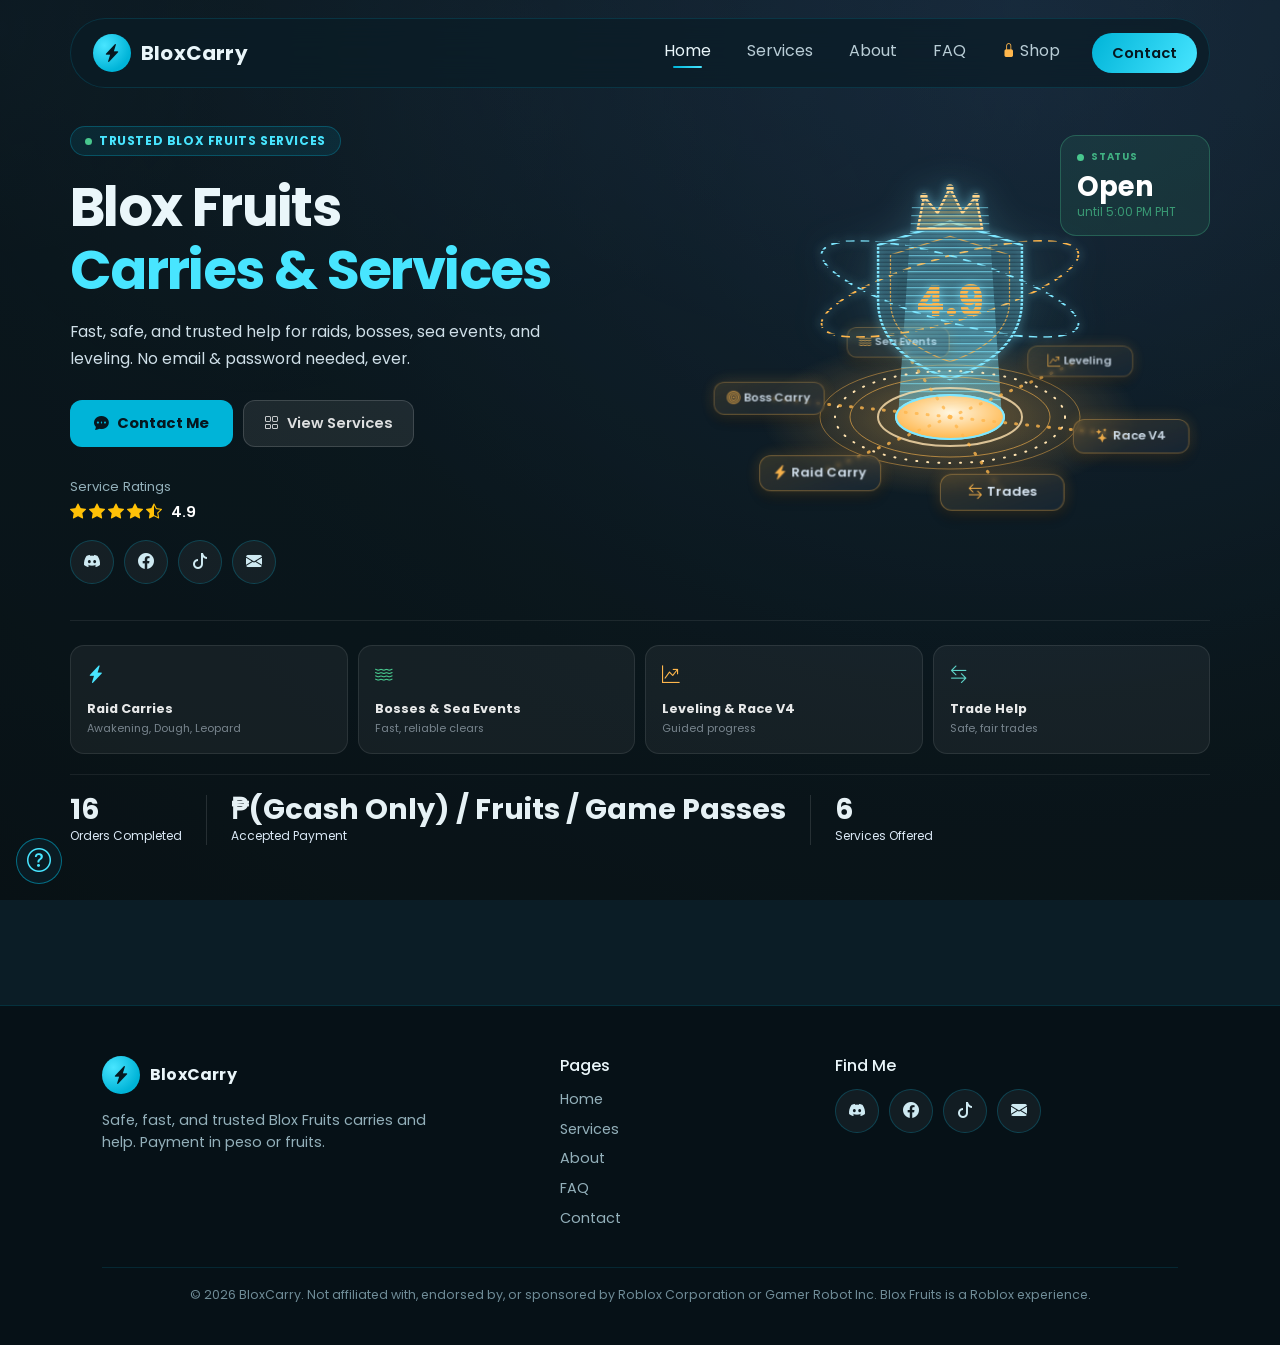
==== index.html @ fe70d106 "Add website files" ====
<!DOCTYPE html>
<html lang="en">
<head>
  <meta charset="UTF-8">
  <meta name="viewport" content="width=device-width, initial-scale=1.0">
  <title>Blox Fruits Services</title>
  <meta name="description" content="Safe, fast Blox Fruits carries and help.">
  <link href="https://cdn.jsdelivr.net/npm/bootstrap@5.3.0/dist/css/bootstrap.min.css" rel="stylesheet">
  <link href="https://cdn.jsdelivr.net/npm/bootstrap-icons/font/bootstrap-icons.css" rel="stylesheet">
  <link href="https://fonts.googleapis.com/css2?family=Poppins:wght@400;600;700&display=swap" rel="stylesheet">
  <link href="style.css" rel="stylesheet">
</head>
<body>
  <div id="site-nav"></div>
  <main>
    <!-- ===== HERO ===== -->
    <section id="home" class="hero">
      <div class="hero-inner">

        <div class="hero-top-row">
          <!-- Left: badge, headline, CTAs -->
          <div style="flex:1;min-width:260px;">
            <div class="hero-badge"><span class="hero-badge-dot"></span>Trusted Blox Fruits Services</div>
            <h1 class="hero-title">Blox Fruits<br><span>Carries &amp; Services</span></h1>
            <p class="hero-subtitle">Fast, safe, and trusted help for raids, bosses, sea events, and leveling. No email & password needed, ever.</p>
            <div class="hero-cta-row">
              <a href="contact.html" class="hero-cta"><i class="bi bi-chat-dots-fill"></i> Contact Me</a>
              <a href="services.html" class="hero-cta-ghost"><i class="bi bi-grid"></i> View Services</a>
            </div>
            <div class="hero-signals">
              <div class="rating-label">Service Ratings</div>
              <div class="rating-stars">
                <i class="bi bi-star-fill"></i><i class="bi bi-star-fill"></i><i class="bi bi-star-fill"></i><i class="bi bi-star-fill"></i><i class="bi bi-star-half"></i><span>4.9</span>
              </div>
              <div class="social-row">
                <a class="social-circle" data-link="discord" aria-label="Discord"><i class="bi bi-discord"></i></a>
                <a class="social-circle" data-link="facebook" aria-label="Facebook"><i class="bi bi-facebook"></i></a>
                <a class="social-circle" data-link="tiktok" aria-label="TikTok"><i class="bi bi-tiktok"></i></a>
                <a class="social-circle" data-link="email" aria-label="Email"><i class="bi bi-envelope-fill"></i></a>
              </div>
            </div>
          </div>

          <!-- Right: hologram crown shield with orbiting service cards -->
          <div class="hero-visual">
            <div class="hero-scene" id="heroScene">
              <svg class="layer-back" viewBox="0 0 520 440" aria-hidden="true">
                <defs>
                  <radialGradient id="hGlow" cx="50%" cy="50%" r="50%"><stop offset="0" stop-color="#ffb74d" stop-opacity=".4"/><stop offset="1" stop-color="#ffb74d" stop-opacity="0"/></radialGradient>
                  <radialGradient id="hCore" cx="50%" cy="40%" r="60%"><stop offset="0" stop-color="#fff6e0"/><stop offset="1" stop-color="#ffb74d"/></radialGradient>
                  <linearGradient id="hBeam" x1="0" y1="1" x2="0" y2="0"><stop offset="0" stop-color="#7fe7ff" stop-opacity=".5"/><stop offset="1" stop-color="#7fe7ff" stop-opacity="0"/></linearGradient>
                  <pattern id="hScanPat" width="4" height="4" patternUnits="userSpaceOnUse"><rect width="4" height="2.6" fill="#fff"/></pattern>
                  <mask id="hScan" maskUnits="userSpaceOnUse" x="0" y="0" width="520" height="440"><rect class="scan-rect" x="0" y="-8" width="520" height="460" fill="url(#hScanPat)"/></mask>
                  <pattern id="hLines" width="8" height="8" patternUnits="userSpaceOnUse"><rect width="8" height="1.2" fill="#7fe7ff" opacity=".55"/></pattern>
                  <clipPath id="hBeamClip"><path d="M208 284 L222 70 L298 70 L312 284 Z"/></clipPath>
                </defs>
                <ellipse cx="260" cy="282" rx="190" ry="80" fill="url(#hGlow)"/>
                <path class="beam" d="M208 284 L222 70 L298 70 L312 284 Z" fill="url(#hBeam)"/>
                <g clip-path="url(#hBeamClip)"><rect class="beam-lines" x="200" y="60" width="120" height="240" fill="url(#hLines)"/></g>
                <ellipse cx="260" cy="282" rx="130" ry="52" fill="none" stroke="#ffb74d" stroke-opacity=".45"/>
                <ellipse cx="260" cy="282" rx="100" ry="40" fill="none" stroke="#ffb74d" stroke-opacity=".6"/>
                <ellipse class="ring-dash" cx="260" cy="282" rx="115" ry="46" fill="none" stroke="#ffe3b0" stroke-width="2" stroke-linecap="round" stroke-dasharray="1 10"/>
                <ellipse cx="260" cy="282" rx="72" ry="29" fill="none" stroke="#ffe3b0" stroke-width="2" stroke-opacity=".8"/>
                <ellipse cx="260" cy="282" rx="54" ry="22" fill="url(#hCore)"/>
                <ellipse class="ripple" cx="260" cy="282" rx="54" ry="22" fill="none" stroke="#7fe7ff" stroke-width="2"/>
                <ellipse class="ripple" style="animation-delay:-1.3s" cx="260" cy="282" rx="54" ry="22" fill="none" stroke="#7fe7ff" stroke-width="2"/>
                <g id="heroLines"></g>
              </svg>

              <a href="services.html" class="orbit-card"><i class="bi bi-lightning-charge-fill"></i>Raid Carry</a>
              <a href="services.html" class="orbit-card"><i class="bi bi-bullseye"></i>Boss Carry</a>
              <a href="services.html" class="orbit-card"><i class="bi bi-water"></i>Sea Events</a>
              <a href="services.html" class="orbit-card"><i class="bi bi-graph-up-arrow"></i>Leveling</a>
              <a href="services.html" class="orbit-card"><i class="bi bi-stars"></i>Race V4</a>
              <a href="services.html" class="orbit-card"><i class="bi bi-arrow-left-right"></i>Trades</a>

              <svg class="layer-holo" viewBox="0 0 520 440" aria-hidden="true">
                <g mask="url(#hScan)"><g class="holo-float"><g transform="translate(260 244) scale(.62) translate(-260 -350)">
                  <ellipse class="holo-ring" cx="260" cy="205" rx="215" ry="52" fill="none" stroke="#ffb74d" stroke-width="3" stroke-dasharray="14 10" transform="rotate(-16 260 205)"/>
                  <path d="M260 96 L376 134 L376 224 C376 288 326 326 260 350 C194 326 144 288 144 224 L144 134 Z" fill="#7fe7ff" fill-opacity=".14" stroke="#7fe7ff" stroke-width="4"/>
                  <path d="M260 120 L356 150 L356 224 C356 272 318 302 260 322 C202 302 164 272 164 224 L164 150 Z" fill="none" stroke="#ffb74d" stroke-width="2" stroke-opacity=".75"/>
                  <path d="M208 108 L218 56 L240 82 L260 42 L280 82 L302 56 L312 108 Z" fill="#ffb74d" fill-opacity=".32" stroke="#ffd48a" stroke-width="4" stroke-linejoin="round"/>
                  <circle cx="218" cy="56" r="6" fill="#ffd48a"/><circle cx="260" cy="42" r="6" fill="#ffd48a"/><circle cx="302" cy="56" r="6" fill="#ffd48a"/>
                  <text x="260" y="248" text-anchor="middle" font-size="68" font-weight="700" fill="#ffb74d" font-family="Poppins, sans-serif">4.9</text>
                  <ellipse class="holo-ring rev" cx="260" cy="205" rx="215" ry="52" fill="none" stroke="#7fe7ff" stroke-width="3" stroke-dasharray="14 10" transform="rotate(16 260 205)"/>
                </g></g></g>
              </svg>
            </div>

            <a href="contact.html" class="hero-alert-card">
              <div class="alert-top-row"><span class="alert-dot"></span><span class="alert-label">Status</span></div>
              <div class="alert-num">Open</div>
              <div class="alert-sub">taking orders now</div>
            </a>
          </div>
        </div>

        <!-- Quick cards -->
        <div class="hero-card-grid">
          <a href="services.html" class="hero-quick-card"><i class="bi bi-lightning-charge-fill qc-icon" style="color:#48e5ff"></i><div class="qc-name">Raid Carries</div><div class="qc-sub">Awakening, Dough, Leopard</div></a>
          <a href="services.html" class="hero-quick-card"><i class="bi bi-water qc-icon" style="color:#48c78e"></i><div class="qc-name">Bosses &amp; Sea Events</div><div class="qc-sub">Fast, reliable clears</div></a>
          <a href="services.html" class="hero-quick-card"><i class="bi bi-graph-up-arrow qc-icon" style="color:#ffb74d"></i><div class="qc-name">Leveling &amp; Race V4</div><div class="qc-sub">Guided progress</div></a>
          <a href="services.html" class="hero-quick-card"><i class="bi bi-arrow-left-right qc-icon" style="color:#5ed3c8"></i><div class="qc-name">Trade Help</div><div class="qc-sub">Safe, fair trades</div></a>
        </div>

        <!-- Stats -->
        <div class="hero-stats">
          <div><div class="hero-stat-val">16</div><div class="hero-stat-lbl">Orders Completed</div></div>
          <div class="hero-stat-divider"></div>
          <div><div class="hero-stat-val">₱(Gcash Only) / Fruits / Game Passes</div><div class="hero-stat-lbl">Accepted Payment</div></div>
          <div class="hero-stat-divider"></div>
          <div><div class="hero-stat-val">6</div><div class="hero-stat-lbl">Services Offered</div></div>
        </div>

      </div>
    </section>
  </main>
  <div id="site-footer"></div>
  <script src="https://cdn.jsdelivr.net/npm/bootstrap@5.3.0/dist/js/bootstrap.bundle.min.js"></script>
  <script src="main.js"></script>
  <script>
  (function () {
    const scene = document.getElementById('heroScene');
    if (!scene) return;
    const cards = [...scene.querySelectorAll('.orbit-card')];
    const lineBox = document.getElementById('heroLines');
    const CX = 260, CY = 282, RX = 187, RY = 78;
    const lines = cards.map((c, i) => {
      const l = document.createElementNS('http://www.w3.org/2000/svg', 'line');
      l.setAttribute('class', 'conduit');
      l.setAttribute('x1', CX); l.setAttribute('y1', CY);
      lineBox.appendChild(l);
      c.style.setProperty('--d', (i * 0.55) + 's');
      return l;
    });
    const still = matchMedia('(prefers-reduced-motion: reduce)').matches;
    let angle = Math.PI / 2 + Math.PI / 6, last = performance.now(), hovered = -1, speed = 1;

    function place(a) {
      cards.forEach((c, i) => {
        const th = a + i * 2 * Math.PI / cards.length;
        const x = CX + RX * Math.cos(th), y = CY + RY * Math.sin(th);
        const depth = (Math.sin(th) + 1) / 2, on = i === hovered;
        c.style.left = (x / 520 * 100) + '%';
        c.style.top = (y / 440 * 100) + '%';
        c.style.transform = `translate(-50%,-50%) scale(${(0.82 + 0.18 * depth) * (on ? 1.12 : 1)})`;
        c.style.opacity = on ? 1 : 0.8 + 0.2 * depth;
        c.style.zIndex = on ? 15 : (depth > 0.5 ? 8 : 3);
        lines[i].setAttribute('x2', x); lines[i].setAttribute('y2', y);
        lines[i].classList.toggle('on', on);
      });
    }
    function frame(now) {
      const dt = now - last; last = now;
      speed += ((hovered >= 0 ? 0 : 1) - speed) * 0.12;
      angle += dt * 0.00011 * speed;
      place(angle);
      requestAnimationFrame(frame);
    }
    const set = i => () => { hovered = i; if (still) place(angle); };
    const clear = i => () => { if (hovered === i) hovered = -1; if (still) place(angle); };
    cards.forEach((c, i) => {
      c.addEventListener('pointerenter', set(i)); c.addEventListener('pointerleave', clear(i));
      c.addEventListener('focusin', set(i)); c.addEventListener('focusout', clear(i));
    });
    place(angle);
    if (!still) requestAnimationFrame(frame);
  })();
  </script>
</body>
</html>
---- style.css ----
body { font-family: 'Poppins', sans-serif; background: #0b1d26; color: #fff; padding-top: 90px; }
    section { scroll-margin-top: 100px; }
    h2.section-title { font-size: 1.7rem; font-weight: 700; color: #eaf6fa; text-align: center; margin-bottom: 8px; }
    .section-sub { text-align: center; color: #93b0ba; font-size: .95rem; margin-bottom: 36px; }
    .block { padding: 60px 0 10px; }

    /* ===== NAVBAR ===== */
    .navbar-toggler { border-color: rgba(0,180,216,.5); padding: 6px 10px; }
    .navbar-toggler:focus { box-shadow: 0 0 0 3px rgba(0,180,216,.25); }
    .navbar-toggler-icon { background-image: url("data:image/svg+xml;charset=utf8,%3Csvg xmlns='http://www.w3.org/2000/svg' viewBox='0 0 30 30'%3E%3Cpath stroke='white' stroke-width='2' d='M4 7h22M4 15h22M4 23h22'/%3E%3C/svg%3E"); }
    .navbar {
      position: fixed; top: 18px; left: 50%; transform: translateX(-50%);
      width: min(1140px, 92vw); margin: 0;
      background: rgba(11,29,38,.72); backdrop-filter: blur(16px); -webkit-backdrop-filter: blur(16px);
      border: 1px solid rgba(0,180,216,.16); border-radius: 999px; padding: 10px 12px 10px 22px;
      transition: background .35s, border-color .35s, box-shadow .35s, top .35s; z-index: 1030;
    }
    .navbar.is-scrolled { top: 10px; background: rgba(9,22,29,.92); border-color: rgba(0,180,216,.3); box-shadow: 0 10px 30px rgba(0,0,0,.4); }
    .navbar .container-fluid { padding: 0; }
    .navbar-brand { font-weight: 700; letter-spacing: .2px; color: #eaf6fa !important; display: flex; align-items: center; }
    .icon-circle {
      display: inline-flex; align-items: center; justify-content: center; width: 38px; height: 38px; border-radius: 50%;
      background: radial-gradient(circle at 30% 30%, #48e5ff, #00b4d8 70%); color: #06171f; font-size: 18px; margin-right: 10px;
      animation: brandPulse 3s ease-in-out infinite;
    }
    .navbar-logo { width: 38px; height: 38px; border-radius: 50%; object-fit: cover; margin-right: 10px; animation: brandPulse 3s ease-in-out infinite; }
    @keyframes brandPulse { 0%,100% { box-shadow: 0 0 0 0 rgba(0,180,216,.35); } 50% { box-shadow: 0 0 0 6px rgba(0,180,216,0); } }
    .nav-link { color: #b9cdd6 !important; margin-right: 8px; padding: 8px 14px !important; border-radius: 8px; transition: color .25s; }
    .nav-link:hover, .nav-link.active { color: #eaf6fa !important; }
    .nav-link::after { content: ''; display: block; height: 2px; width: 0; margin: 3px auto 0; background: linear-gradient(90deg, #00b4d8, #48e5ff); transition: width .3s; border-radius: 2px; }
    .nav-link:hover::after, .nav-link.active::after { width: 60%; }
    .nav-contact-btn {
      background: linear-gradient(120deg, #00b4d8, #48e5ff); color: #06171f !important; font-weight: 600; font-size: .92rem;
      padding: 9px 20px; border-radius: 999px; border: none; white-space: nowrap; margin-left: 10px; text-decoration: none; transition: transform .25s, box-shadow .25s;
    }
    .nav-contact-btn:hover { transform: translateY(-1px); box-shadow: 0 6px 18px rgba(0,180,216,.35); }
    @media (max-width: 991px) { .navbar { padding: 10px 14px; border-radius: 26px; } .nav-contact-btn { display: inline-block; margin: 8px 0 4px; } }

    /* ===== BACKGROUND ===== */
    #bg-orbs { position: fixed; inset: 0; width: 100vw; height: 100vh; z-index: -1; display: block;
      background: radial-gradient(ellipse at 80% 0%, #17304a 0%, #0b1d26 55%, #081419 100%); }

    /* ===== HERO (placeholder until design arrives) ===== */
    .hero { padding: 30px 20px 60px; position: relative; }
    .hero-inner { max-width: 1140px; margin: 0 auto; position: relative; z-index: 1; }
    .hero-top-row { display: flex; align-items: center; justify-content: space-between; gap: 32px; margin-bottom: 36px; flex-wrap: wrap; }
    .hero-badge { display: inline-flex; align-items: center; gap: 7px; background: rgba(0,180,216,.1); border: 1px solid rgba(0,180,216,.3); border-radius: 20px; padding: 5px 14px; font-size: .75rem; font-weight: 700; color: #48e5ff; letter-spacing: .05em; text-transform: uppercase; margin-bottom: 20px; }
    .hero-badge-dot { width: 7px; height: 7px; border-radius: 50%; background: #48c78e; animation: heroPulse 2s infinite; }
    .hero-title { font-size: clamp(1.9rem, 5vw, 3.2rem); font-weight: 700; line-height: 1.15; letter-spacing: -.03em; margin-bottom: 18px; }
    .hero-title span { color: #48e5ff; }
    .hero-subtitle { color: #dae8f5; font-size: .98rem; line-height: 1.7; margin-bottom: 28px; max-width: 480px; }
    .hero-cta-row { display: flex; align-items: center; gap: 10px; flex-wrap: wrap; }
    .hero-cta { display: inline-flex; align-items: center; gap: 8px; background: #00b4d8; color: #06171f; border-radius: 12px; padding: 12px 24px; font-size: .92rem; font-weight: 700; text-decoration: none; transition: .2s; }
    .hero-cta:hover { background: #48e5ff; transform: translateY(-2px); color: #06171f; }
    .hero-cta-ghost { display: inline-flex; align-items: center; gap: 8px; background: rgba(255,255,255,.08); color: rgba(255,255,255,.85); border: 1px solid rgba(255,255,255,.15); border-radius: 12px; padding: 11px 20px; font-size: .92rem; font-weight: 600; text-decoration: none; transition: .2s; }
    .hero-cta-ghost:hover { background: rgba(255,255,255,.14); color: #fff; }
    .hero-alert-card { background: rgba(72,199,142,.1); border: 1px solid rgba(72,199,142,.3); border-radius: 16px; padding: 14px 16px; text-decoration: none; display: block; min-width: 150px; transition: .25s; }
    .hero-alert-card:hover { background: rgba(72,199,142,.18); transform: translateY(-3px); }
    .alert-top-row { display: flex; align-items: center; gap: 7px; margin-bottom: 8px; }
    .alert-dot { width: 7px; height: 7px; border-radius: 50%; background: #48c78e; }
    .alert-label { font-size: .62rem; font-weight: 700; text-transform: uppercase; letter-spacing: .08em; color: rgba(72,199,142,.85); }
    .alert-num { font-size: 1.7rem; font-weight: 700; color: #fff; line-height: 1; }
    .alert-sub { font-size: .72rem; color: rgba(72,199,142,.7); margin-top: 4px; }
    .hero-card-grid { display: grid; grid-template-columns: repeat(4, 1fr); gap: 10px; border-top: 1px solid rgba(255,255,255,.08); padding-top: 24px; }
    .hero-quick-card { background: rgba(255,255,255,.05); border: 1px solid rgba(255,255,255,.09); border-radius: 14px; padding: 16px; text-decoration: none; display: block; transition: .2s; }
    .hero-quick-card:hover { background: rgba(255,255,255,.1); border-color: rgba(0,180,216,.4); transform: translateY(-3px); }
    .qc-icon { font-size: 1.1rem; display: block; margin-bottom: 10px; }
    .qc-name { font-size: .8rem; font-weight: 700; color: rgba(255,255,255,.9); }
    .qc-sub { font-size: .68rem; color: rgba(218,232,245,.5); margin-top: 3px; }
    .hero-stats { display: flex; gap: 24px; margin-top: 20px; padding-top: 20px; border-top: 1px solid rgba(255,255,255,.07); flex-wrap: wrap; align-items: center; }
    .hero-stat-val { font-size: 1.8rem; font-weight: 700; line-height: 1; }
    .hero-stat-lbl { font-size: .75rem; color: #dae8f5; margin-top: 3px; }
    .hero-stat-divider { width: 1px; background: rgba(255,255,255,.12); align-self: stretch; }
    @keyframes heroPulse { 0%,100% { box-shadow: 0 0 0 0 rgba(72,199,142,.45); } 50% { box-shadow: 0 0 0 5px rgba(72,199,142,0); } }

    /* ===== HOLOGRAM HERO VISUAL ===== */
    .hero-visual { flex: 0 1 520px; width: 100%; max-width: 520px; position: relative; margin-inline: auto; }
    .hero-visual .hero-alert-card { position: absolute; top: 0; right: 0; z-index: 20; }
    .hero-scene { position: relative; width: 100%; aspect-ratio: 520 / 440; container-type: inline-size; }
    .hero-scene > svg { position: absolute; inset: 0; width: 100%; height: 100%; overflow: visible; }
    .hero-scene .layer-back { z-index: 1; }
    .hero-scene .layer-holo { z-index: 5; pointer-events: none; filter: drop-shadow(0 0 5px rgba(127,231,255,.9)) drop-shadow(0 0 18px rgba(127,231,255,.45)); animation: holoFlicker 7s infinite; }
    .orbit-card { position: absolute; width: 24cqw; padding: 1.6cqw 1.2cqw; display: flex; align-items: center; justify-content: center; gap: .8cqw; text-align: center; font-size: clamp(9px, 2.5cqw, 13px); font-weight: 600; line-height: 1.2; color: #dae8f5; background: linear-gradient(160deg, rgba(255,183,77,.16), rgba(30,45,61,.6)); backdrop-filter: blur(3px); border: 1px solid rgba(255,183,77,.38); border-radius: 12px; box-shadow: 0 0 18px rgba(255,183,77,.22), 0 8px 14px rgba(0,0,0,.28); will-change: transform, left, top; text-decoration: none; cursor: pointer; transition: box-shadow .25s, border-color .25s, background .25s, color .25s; }
    .orbit-card i { color: #ffb74d; font-size: 1.15em; flex-shrink: 0; }
    .orbit-card::after { content: ''; position: absolute; inset: -3px; border-radius: 15px; pointer-events: none; border: 1px solid #ffb74d; opacity: 0; animation: cardAura 2.8s ease-out infinite; animation-delay: var(--d, 0s); }
    .orbit-card:hover, .orbit-card:focus-visible { outline: none; color: #fff; border-color: #dae8f5; background: linear-gradient(160deg, #4b6c88, #2d455b); box-shadow: 0 0 26px rgba(255,183,77,.8), 0 0 64px rgba(255,183,77,.35), 0 8px 14px rgba(0,0,0,.28); }
    .orbit-card:hover::after { animation-duration: 1.1s; }
    .conduit { stroke: #ffb74d; stroke-width: 3; stroke-linecap: round; stroke-dasharray: 1 10; opacity: .8; animation: heroFlow 1.1s linear infinite; }
    .conduit.on { stroke: #fff; stroke-width: 4; opacity: 1; animation-duration: .45s; }
    .ring-dash { transform-origin: 260px 282px; animation: heroFlow 3s linear infinite; }
    .beam { animation: beamShimmer 4s ease-in-out infinite; }
    .holo-float { animation: holoFloat 4.5s ease-in-out infinite; }
    .holo-ring { animation: ringFlow 3s linear infinite; }
    .holo-ring.rev { animation-direction: reverse; }
    @keyframes holoFloat { 0%,100% { transform: translateY(0); } 50% { transform: translateY(-9px); } }
    @keyframes ringFlow { to { stroke-dashoffset: -24; } }
    .scan-rect { animation: holoScan .5s linear infinite; }
    .beam-lines { animation: holoRise 1.6s linear infinite; }
    .ripple { transform-origin: 260px 282px; animation: holoRipple 2.6s ease-out infinite; }
    @keyframes heroFlow { to { stroke-dashoffset: -11; } }
    @keyframes beamShimmer { 0%,100% { opacity: .55; } 50% { opacity: .9; } }
    @keyframes cardAura { 0% { opacity: .75; transform: scale(1); } 100% { opacity: 0; transform: scale(1.2); } }
    @keyframes holoFlicker { 0%,90%,100% { opacity: 1; transform: none; } 91% { opacity: .5; transform: translateX(2px); } 92% { opacity: 1; transform: translateX(-2px); } 93% { opacity: .7; transform: none; } 95% { opacity: 1; } }
    @keyframes holoScan { to { transform: translateY(4px); } }
    @keyframes holoRise { to { transform: translateY(-8px); } }
    @keyframes holoRipple { 0% { opacity: .8; transform: scale(1); } 100% { opacity: 0; transform: scale(1.9); } }
    .btn-custom { background: #0077ff; color: #fff; font-weight: 600; padding: 10px 20px; border-radius: 8px; border: none; margin: 20px 5px 0; text-decoration: none; display: inline-block; transition: background .3s; }
    .btn-custom:hover { background: #005fcc; color: #fff; }
    .btn-coffee { background: linear-gradient(to right, #00b4d8, #0096c7); color: #fff; font-weight: 600; padding: 10px 22px; border: none; border-radius: 8px; margin: 20px 5px 0; text-decoration: none; display: inline-block; }
    .btn-coffee:hover { background: linear-gradient(to right, #0077b6, #00b4d8); color: #fff; }

    /* ===== RATINGS ===== */
    .rating-box { display: flex; flex-wrap: wrap; align-items: center; justify-content: center; gap: 22px; padding: 22px; border: 1px solid rgba(0,180,216,.2); border-radius: 18px; background: rgba(255,255,255,.03); max-width: 640px; margin: 0 auto; }
    .rating-big { font-size: 2.6rem; font-weight: 700; color: #48e5ff; line-height: 1; }
    .rating-label { font-size: .82rem; color: #93b0ba; margin-bottom: 4px; }
    .rating-stars { display: flex; align-items: center; gap: 3px; }
    .rating-stars i { color: #ffc107; font-size: 1rem; }
    .rating-stars span { color: #fff; font-weight: 600; margin-left: 6px; font-size: .92rem; }

    /* ===== CARDS ===== */
    .card-dark { height: 100%; background: rgba(255,255,255,.03); border: 1px solid rgba(0,180,216,.16); border-radius: 14px; padding: 26px 22px; transition: transform .3s, box-shadow .3s; }
    .card-dark:hover { transform: translateY(-6px); box-shadow: 0 14px 30px rgba(0,180,216,.3); }
    .card-dark > i { font-size: 1.5rem; color: #00b4d8; margin-bottom: 12px; display: block; }
    .card-dark h3 { font-size: 1.05rem; color: #fff; margin-bottom: 6px; }
    .card-dark p { font-size: .85rem; color: #9db9c2; line-height: 1.5; }
    .price { color: #48e5ff !important; font-weight: 700; font-size: 1.1rem !important; }
    .step-num { display: inline-flex; width: 34px; height: 34px; align-items: center; justify-content: center; border-radius: 50%; background: linear-gradient(120deg,#00b4d8,#48e5ff); color: #06171f; font-weight: 700; margin-bottom: 10px; }

    /* ===== FORM ===== */
    .order-form { max-width: 640px; margin: 0 auto; background: rgba(16,33,42,.85); border: 2px solid #00b4d8; border-radius: 14px; padding: 28px; box-shadow: 0 0 20px rgba(0,180,216,.3); }
    .order-form label { font-size: .9rem; color: #cfeaf2; margin: 12px 0 4px; }
    .order-form .form-control, .order-form .form-select { background-color: #0e1c24; border: 1px solid #1f3a45; color: #fff; border-radius: 8px; }
    .order-form .form-control:focus, .order-form .form-select:focus { border-color: #00b4d8; box-shadow: 0 0 0 3px rgba(0,180,216,.25); }
    .order-form .warning { color: #ffc107; font-size: .85rem; margin: 14px 0 6px; }
    .btn-submit { background: #00b4d8; color: #fff; font-weight: 600; padding: 10px 20px; border: none; border-radius: 8px; width: 100%; margin-top: 12px; transition: background .3s; }
    .btn-submit:hover { background: #0096c7; }

    /* ===== REVIEWS / FAQ ===== */
    .review p { font-style: italic; color: #cfeaf2; }
    .review footer { color: #93b0ba; font-size: .85rem; margin-top: 8px; }
    details { background: rgba(255,255,255,.03); border: 1px solid rgba(0,180,216,.16); border-radius: 12px; padding: 14px 18px; margin: 0 auto 12px; max-width: 760px; }
    summary { cursor: pointer; font-weight: 600; color: #eaf6fa; }
    details p { color: #9db9c2; margin: 10px 0 0; font-size: .92rem; }

    /* ===== SOCIALS ===== */
    .social-row { display: flex; flex-wrap: wrap; gap: 10px; justify-content: center; }
    .social-circle { width: 42px; height: 42px; border-radius: 50%; background: rgba(255,255,255,.05); border: 1px solid rgba(0,180,216,.25); display: flex; align-items: center; justify-content: center; color: #cfeaf2; font-size: 1rem; text-decoration: none; transition: transform .25s, background .25s, color .25s; }
    .social-circle:hover { background: #00b4d8; color: #06171f; transform: translateY(-3px); }

    /* ===== FOOTER ===== */
    .site-footer { margin-top: 90px; padding: 50px 0 24px; background: rgba(6,16,22,.85); border-top: 1px solid rgba(0,180,216,.2); }
    .site-footer h4 { font-size: 1rem; color: #eaf6fa; margin-bottom: 14px; }
    .site-footer a.f-link { display: block; color: #93b0ba; text-decoration: none; font-size: .9rem; margin-bottom: 8px; transition: color .25s; }
    .site-footer a.f-link:hover { color: #48e5ff; }
    .site-footer .social-row { justify-content: flex-start; }
    .footer-note { border-top: 1px solid rgba(0,180,216,.14); margin-top: 30px; padding-top: 18px; font-size: .78rem; color: #6f8c97; text-align: center; }

    /* ===== SCROLL TOP ===== */
    #scrollTopBtn { position: fixed; right: 26px; bottom: 26px; width: 46px; height: 46px; border-radius: 50%; border: none; background: linear-gradient(120deg,#00b4d8,#48e5ff); color: #06171f; font-size: 1.2rem; display: flex; align-items: center; justify-content: center; cursor: pointer; box-shadow: 0 6px 18px rgba(0,0,0,.35); opacity: 0; visibility: hidden; transform: translateY(12px); transition: opacity .3s, transform .3s; z-index: 1040; }
    #scrollTopBtn.show { opacity: 1; visibility: visible; transform: translateY(0); }

    @media (max-width: 900px) {
      .hero-top-row { flex-direction: column; }
      .hero-visual .hero-alert-card { position: static; width: 100%; margin-top: 10px; }
      .hero-card-grid { grid-template-columns: repeat(2, 1fr); }
    }
    @media (max-width: 480px) { .hero-stat-divider { display: none; } .hero-stats { gap: 14px; } }
    @media (prefers-reduced-motion: reduce) {
      .icon-circle, .navbar-logo, .conduit, .ring-dash, .beam, .holo-float, .holo-ring, .orbit-card::after, .layer-holo, .scan-rect, .beam-lines, .ripple { animation: none; }
    }
  
    /* ===== MULTI-PAGE ADDITIONS ===== */
    .page-head { text-align: center; padding: 30px 20px 10px; }
    .page-head h1 { font-size: clamp(1.9rem, 4vw, 2.6rem); font-weight: 700; }
    .page-head h1 span { color: #48e5ff; }
    .page-head p { color: #9db9c2; max-width: 560px; margin: 10px auto 0; }
    .pay-note { display: flex; align-items: center; justify-content: center; gap: 10px; flex-wrap: wrap; max-width: 520px; margin: 0 auto 32px; padding: 12px 18px; border-radius: 14px; background: rgba(255,193,7,.08); border: 1px solid rgba(255,193,7,.3); color: #ffe08a; font-size: .95rem; }
    .hero-signals { margin-top: 30px; }
    .hero-signals .rating-stars { margin-bottom: 16px; }
    .hero-signals .social-row { justify-content: flex-start; }
    .help-btn { position: fixed; left: 26px; bottom: 26px; width: 46px; height: 46px; border-radius: 50%; border: 1px solid rgba(0,180,216,.55); background: rgba(11,29,38,.88); color: #48e5ff; font-size: 1.5rem; display: flex; align-items: center; justify-content: center; cursor: pointer; z-index: 1040; animation: brandPulse 3s ease-in-out infinite; transition: background .25s, color .25s, transform .25s; }
    .help-btn:hover { background: #00b4d8; color: #06171f; transform: scale(1.1); }
    .modal-content.custom-modal { background: #10212a; color: #fff; border-radius: 14px; border: 2px solid #00b4d8; box-shadow: 0 0 20px rgba(0,180,216,.4); }
    .custom-modal .modal-header { border-bottom: 1px solid #1f3a45; }
    .custom-modal .modal-title { font-weight: 600; color: #00b4d8; }
    .custom-modal .btn-close { filter: invert(1); }
    .how-step { display: flex; gap: 14px; margin-bottom: 16px; }
    .how-step h3 { font-size: 1rem; margin: 0 0 2px; }
    .how-step p { margin: 0; font-size: .87rem; color: #9db9c2; }
    .how-step .step-num { flex-shrink: 0; margin: 0; }
    .contact-big { display: flex; align-items: center; gap: 16px; padding: 24px; border-radius: 16px; text-decoration: none; color: #fff; font-weight: 600; font-size: 1.1rem; transition: transform .25s, box-shadow .25s; }
    .contact-big i { font-size: 2rem; }
    .contact-big small { display: block; font-weight: 400; font-size: .8rem; opacity: .85; }
    .contact-big:hover { color: #fff; transform: translateY(-4px); box-shadow: 0 14px 30px rgba(0,0,0,.4); }
    .cb-discord { background: linear-gradient(135deg, #5865F2, #404eed); }
    .cb-messenger { background: linear-gradient(135deg, #0099ff, #a033ff); }
    .about-box { max-width: 760px; margin: 0 auto; }
    .about-box p { color: #cfeaf2; line-height: 1.75; }
    @media (max-width: 576px) { .help-btn { left: 16px; bottom: 16px; width: 42px; height: 42px; } }

    /* ===== SERVICES PAGE ===== */
    .svc-nav { display: flex; flex-wrap: wrap; gap: 10px; justify-content: center; margin-bottom: 40px; }
    .svc-nav a { padding: 8px 16px; border-radius: 999px; border: 1px solid rgba(0,180,216,.3); background: rgba(255,255,255,.04); color: #cfeaf2; text-decoration: none; font-size: .88rem; transition: background .25s, color .25s; }
    .svc-nav a:hover { background: #00b4d8; color: #06171f; }
    .svc-cat { margin-bottom: 48px; }
    .svc-cat h2 { font-size: 1.4rem; font-weight: 700; color: #eaf6fa; margin-bottom: 20px; display: flex; align-items: center; gap: 10px; }
    .svc-cat h2 i { color: #00b4d8; }
    .svc-item { display: flex; flex-direction: column; }
    .svc-item h3 { font-size: 1.05rem; margin-bottom: 12px; }
    .svc-price { font-size: 1.8rem; font-weight: 700; color: #48e5ff; line-height: 1; }
    .svc-or { font-size: .85rem; color: #9db9c2; margin: 8px 0 14px; min-height: 1px; }
    .svc-or span { color: #ffe08a; }
    .svc-fee { font-size: .8rem; color: #ffb74d; margin-bottom: 14px; }
    .svc-badge { font-size: .62rem; font-weight: 700; text-transform: uppercase; background: rgba(255,193,7,.15); color: #ffc107; border: 1px solid rgba(255,193,7,.4); border-radius: 999px; padding: 2px 8px; margin-left: 8px; vertical-align: middle; white-space: nowrap; }
    .svc-item .btn-custom { margin: auto 0 0; align-self: flex-start; }

    /* ===== CATEGORY CARDS + SERVICE MODAL ===== */
    .cat-card { display: flex; flex-direction: column; align-items: flex-start; gap: 6px; width: 100%; height: 100%; text-align: left; cursor: pointer; font-family: inherit; background: rgba(255,255,255,.03); border: 1px solid rgba(0,180,216,.16); border-radius: 14px; padding: 28px 24px; color: #fff; transition: transform .3s, box-shadow .3s, border-color .3s; }
    .cat-card:hover { transform: translateY(-6px); border-color: rgba(0,180,216,.6); box-shadow: 0 14px 30px rgba(0,180,216,.3); }
    .cat-card .cat-ic { font-size: 2.2rem; color: #00b4d8; }
    .cat-card h3 { font-size: 1.2rem; margin: 8px 0 0; }
    .cat-card .cat-count { font-size: .85rem; color: #9db9c2; }
    .cat-card .cat-go { margin-top: 10px; font-size: .85rem; color: #48e5ff; }
    .svc-hint { font-size: .88rem; color: #9db9c2; margin-bottom: 12px; }
    .svc-pick { display: flex; justify-content: space-between; align-items: center; width: 100%; font-family: inherit; background: #0e1c24; border: 1px solid #1f3a45; border-radius: 10px; color: #fff; padding: 11px 14px; margin-bottom: 8px; font-size: .92rem; text-align: left; transition: border-color .2s, background .2s; }
    .svc-pick:hover, .svc-pick.active { border-color: #00b4d8; background: rgba(0,180,216,.12); }
    .pay-panel { margin-top: 14px; padding: 18px; border-radius: 12px; background: rgba(0,180,216,.08); border: 1px solid rgba(0,180,216,.35); }
    .pay-panel h4 { font-size: 1rem; margin-bottom: 10px; }
    .pay-panel .svc-or { margin-bottom: 8px; }
    .pay-panel .btn-custom { margin: 10px 0 0; }

/* =====================================================================
   RESPONSIVE + EYE-COMFORT OVERRIDES
   Paste this at the VERY BOTTOM of your existing CSS (after everything
   else) so it wins over the earlier rules. Nothing above needs deleting.
   Also make sure your <head> has:
   <meta name="viewport" content="width=device-width, initial-scale=1">
   ===================================================================== */

:root { --gutter: clamp(14px, 4vw, 32px); }

html { -webkit-text-size-adjust: 100%; scroll-behavior: smooth; }

body {
  overflow-x: hidden;
  min-height: 100vh;
  min-height: 100dvh;
  padding-top: clamp(76px, 12vw, 96px);
  color: #e6f1f5;                       /* softer than pure white = less glare */
}
img, svg, video, canvas { max-width: 100%; }
section { scroll-margin-top: clamp(84px, 14vw, 104px); }
.container, .container-fluid { padding-inline: var(--gutter); }
.navbar .container-fluid { padding-inline: 0; }

/* ---------- BACKGROUND: calmer, no pixel-grid, no neon glare ---------- */
body::before {
  content: '';
  position: fixed; inset: 0; z-index: -2;
  background:
    radial-gradient(ellipse at 80% 0%, #132a3d 0%, rgba(11,29,38,0) 60%),
    linear-gradient(180deg, #0b1d26 0%, #081419 100%);
}
/* desktop: keep the animated canvas but dim it */
#bg-orbs { opacity: .5; filter: saturate(.7) brightness(.8); }
/* phones / tablets / touch devices: turn the bright canvas off entirely */
@media (max-width: 991px), (pointer: coarse) {
  #bg-orbs { display: none; }
}

/* ---------- TYPOGRAPHY (fluid) ---------- */
h2.section-title { font-size: clamp(1.4rem, 1rem + 2vw, 2rem); }
.section-sub { font-size: clamp(.88rem, .8rem + .3vw, 1rem); padding-inline: 8px; }
.block { padding: clamp(36px, 7vw, 64px) 0 10px; }
.hero-title { font-size: clamp(1.7rem, 1.1rem + 3.4vw, 3.4rem); color: #eaf6fa; overflow-wrap: anywhere; }
.hero-subtitle { color: #cfdfe8; max-width: min(480px, 100%); }
.page-head h1 { font-size: clamp(1.7rem, 1.1rem + 3vw, 2.6rem); }

/* ---------- NAVBAR ---------- */
.navbar { width: min(1140px, calc(100vw - 20px)); }
@media (max-width: 991px) {
  .navbar { top: 10px; padding: 8px 12px 8px 16px; border-radius: 26px; }
  .navbar-collapse { max-height: calc(100dvh - 110px); overflow-y: auto; padding-top: 8px; }
  .nav-link { padding: 12px 14px !important; margin: 0 0 2px; }
  .nav-link::after { display: none; }
  .nav-link.active { background: rgba(0,180,216,.12); }
  .nav-contact-btn { display: block; text-align: center; margin: 8px 0 4px; padding: 12px 20px; }
  .navbar-toggler { min-width: 44px; min-height: 44px; }
}
@media (max-width: 360px) {
  .navbar-brand { font-size: .95rem; }
  .icon-circle, .navbar-logo { width: 32px; height: 32px; margin-right: 8px; }
}

/* ---------- HERO ---------- */
.hero { padding: clamp(10px, 3vw, 30px) var(--gutter) clamp(36px, 8vw, 70px); }
.hero-top-row { gap: clamp(20px, 4vw, 48px); }
.hero-top-row > :first-child { flex: 1 1 340px; min-width: 0; }
.hero-cta, .hero-cta-ghost { min-height: 46px; justify-content: center; }

@media (max-width: 1100px) {
  .hero-visual { flex-basis: 440px; max-width: 440px; }
}
@media (max-width: 900px) {
  .hero-top-row { flex-direction: column; align-items: stretch; }
  .hero-visual { width: min(100%, 440px); max-width: 440px; flex: none; }
  .hero-card-grid { grid-template-columns: repeat(2, 1fr); }
}
@media (max-width: 576px) {
  .hero-cta-row > a { flex: 1 1 150px; }
  .hero-stats { gap: 16px; }
  .hero-stat-val { font-size: 1.5rem; }
  .qc-sub { font-size: .7rem; }
}
@media (max-width: 380px) {
  .hero-cta-row > a { flex: 1 1 100%; }
  .hero-card-grid { gap: 8px; }
  .hero-quick-card { padding: 12px; }
}

/* mobile: calmer hologram (no flicker/strobe, softer glow) */
@media (max-width: 991px) {
  .hero-scene .layer-holo {
    animation: none;
    filter: drop-shadow(0 0 3px rgba(127,231,255,.55));
  }
  .orbit-card { box-shadow: 0 6px 12px rgba(0,0,0,.25); }
  .orbit-card::after { display: none; }
  .hero-badge-dot, .icon-circle, .navbar-logo, .help-btn { animation-duration: 6s; }
}

/* ---------- CARDS / FORMS / SERVICES ---------- */
.card-dark { padding: clamp(18px, 4vw, 26px) clamp(16px, 3.5vw, 22px); }
.cat-card { padding: clamp(20px, 4vw, 28px) clamp(18px, 3.5vw, 24px); }
.svc-price { font-size: clamp(1.5rem, 1.2rem + 1.2vw, 1.8rem); }
.svc-pick { min-height: 46px; flex-wrap: wrap; gap: 4px 12px; }
.order-form { padding: clamp(18px, 4vw, 28px); width: 100%; }
.order-form .form-control, .order-form .form-select { font-size: 16px; min-height: 44px; } /* stops iOS zoom */
.rating-box { padding: clamp(16px, 4vw, 22px); gap: clamp(12px, 3vw, 22px); }
.rating-big { font-size: clamp(2rem, 1.5rem + 2vw, 2.6rem); }
.btn-custom, .btn-coffee, .btn-submit { min-height: 44px; }
details { padding: 14px clamp(14px, 3vw, 18px); }
summary { padding-block: 2px; }
.contact-big { padding: clamp(16px, 4vw, 24px); font-size: clamp(1rem, .9rem + .5vw, 1.1rem); }
.pay-note { max-width: min(520px, 100%); }
.social-circle { width: 44px; height: 44px; }
.custom-modal .modal-body { max-height: calc(100dvh - 160px); overflow-y: auto; overflow-wrap: anywhere; }

/* ---------- FOOTER ---------- */
.site-footer { margin-top: clamp(50px, 9vw, 90px); padding: clamp(32px, 6vw, 50px) 0 24px; }
@media (max-width: 576px) {
  .site-footer { text-align: center; }
  .site-footer .social-row { justify-content: center; }
}

/* ---------- FLOATING BUTTONS (notch / home-bar safe) ---------- */
#scrollTopBtn { right: max(16px, env(safe-area-inset-right)); bottom: max(16px, env(safe-area-inset-bottom)); }
.help-btn     { left:  max(16px, env(safe-area-inset-left));  bottom: max(16px, env(safe-area-inset-bottom)); }

/* ---------- VERY LARGE SCREENS ---------- */
@media (min-width: 1600px) {
  html { font-size: 17px; }
  .navbar { width: min(1280px, 92vw); }
  .hero-inner { max-width: 1280px; }
}
@media (min-width: 2200px) {
  html { font-size: 19px; }
}

/* ---------- SHORT LANDSCAPE PHONES ---------- */
@media (max-height: 480px) and (orientation: landscape) {
  body { padding-top: 72px; }
  .navbar { top: 6px; }
  .hero-visual { max-width: 300px; }
  .navbar-collapse { max-height: calc(100dvh - 80px); }
}

/* ---------- TOUCH DEVICES: no sticky hover-jumps ---------- */
@media (hover: none) {
  .card-dark:hover, .cat-card:hover, .hero-quick-card:hover,
  .hero-alert-card:hover, .contact-big:hover, .hero-cta:hover { transform: none; }
}

/* ---------- REDUCED MOTION ---------- */
@media (prefers-reduced-motion: reduce) {
  html { scroll-behavior: auto; }
  .hero-badge-dot, .help-btn { animation: none; }
}
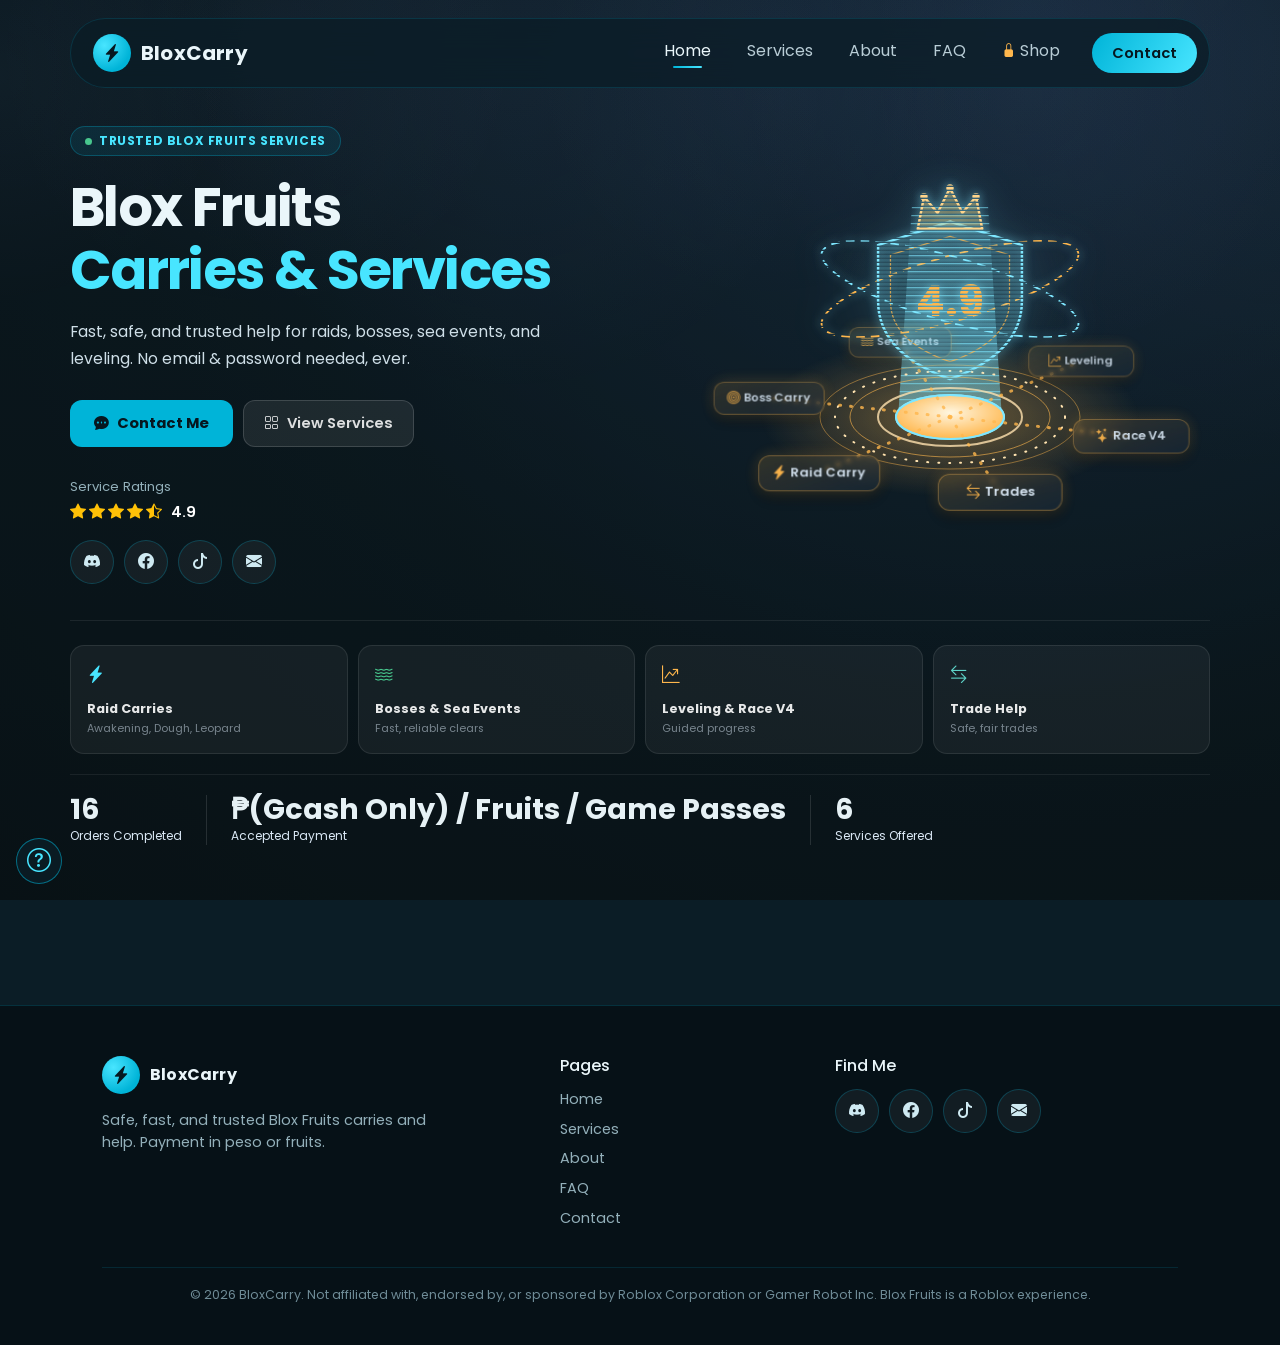
==== commit e91f9a0f: "update" ====
--- a/index.html
+++ b/index.html
@@ -86,12 +86,6 @@
                 </g></g></g>
               </svg>
             </div>
-
-            <a href="contact.html" class="hero-alert-card">
-              <div class="alert-top-row"><span class="alert-dot"></span><span class="alert-label">Status</span></div>
-              <div class="alert-num">Open</div>
-              <div class="alert-sub">taking orders now</div>
-            </a>
           </div>
         </div>
 
--- a/style.css
+++ b/style.css
@@ -385,4 +385,13 @@
 @media (prefers-reduced-motion: reduce) {
   html { scroll-behavior: auto; }
   .hero-badge-dot, .help-btn { animation: none; }
-}+}
+/* ---------- MULTI-SELECT HANDLERS ---------- */
+.mp { position: relative; display: inline-block; }
+.mp summary { cursor: pointer; list-style: none; padding: 9px 12px; border: 1px solid #1f3a45; border-radius: 8px; background: #0e1c24; color: #fff; min-width: 190px; }
+.mp summary::-webkit-details-marker { display: none; }
+.mp summary::after { content: " \25BE"; color: #48e5ff; }
+.mp > div { position: absolute; z-index: 20; margin-top: 4px; min-width: 100%; max-height: 240px; overflow-y: auto; padding: 8px 12px; border: 1px solid #1f3a45; border-radius: 8px; background: #0b1d26; }
+.mp-box, .mp > div { display: flex; flex-direction: column; gap: 6px; }
+.mp-box { flex-direction: row; flex-wrap: wrap; gap: 6px 16px; }
+.mp label, .mp-box label { cursor: pointer; white-space: nowrap; }
